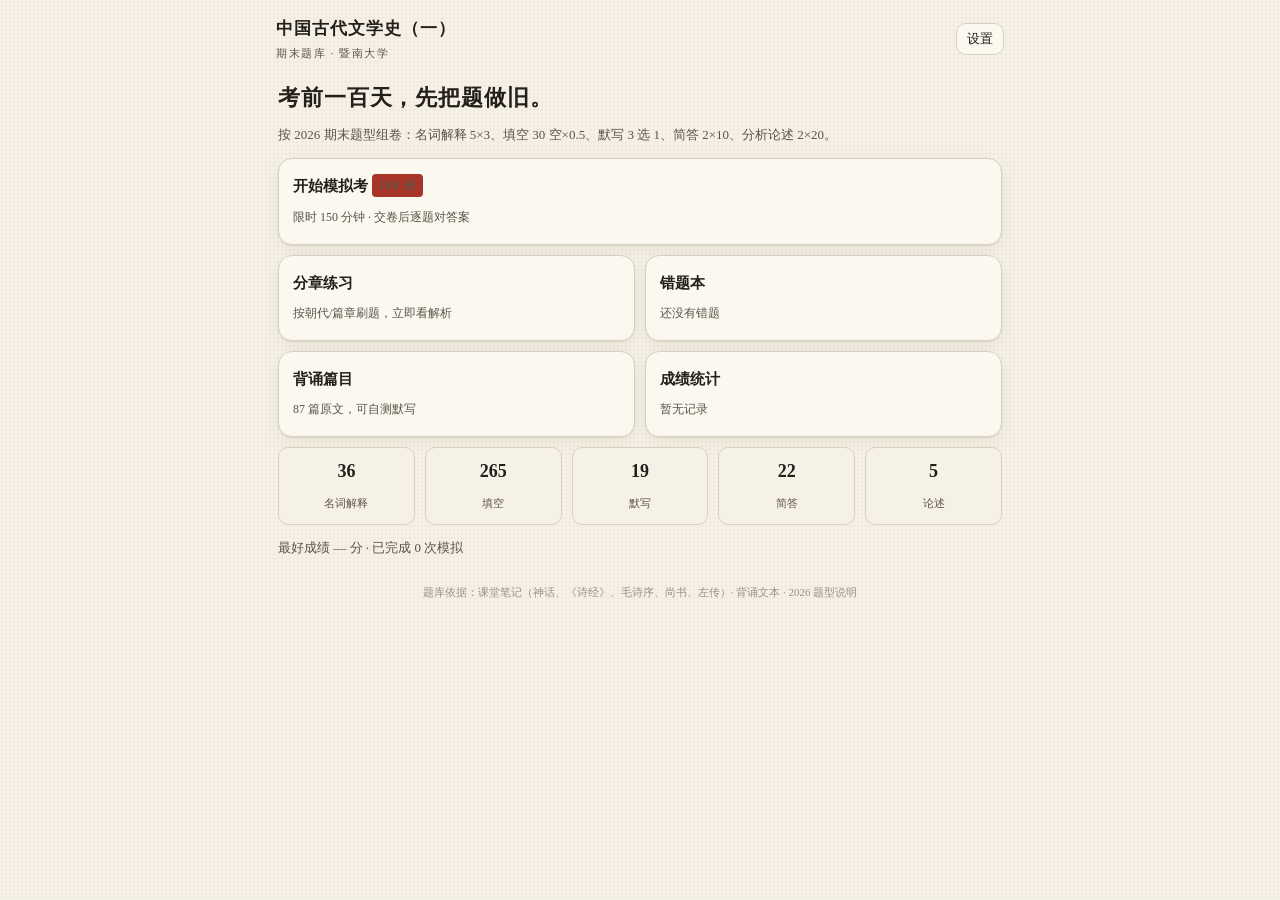
==== index.html @ 89b0d922 "题库上线：中国古代文学史（一）期末题库静态站点" ====
<!doctype html>
<html lang="zh-CN">
<head>
<meta charset="utf-8">
<meta name="viewport" content="width=device-width,initial-scale=1,viewport-fit=cover">
<title>中国古代文学史（一）· 题库</title>
<meta name="theme-color" content="#f6f1e6">
<meta name="description" content="中国古代文学史（一）期末模拟题库：按题型组卷、自动判分、错题本、背诵篇目。">
<link rel="manifest" href="manifest.webmanifest">
<link rel="apple-touch-icon" href="assets/icon.svg">
<link rel="stylesheet" href="assets/style.css">
</head>
<body>
<div id="app"></div>
<div id="toast" class="toast"></div>
<script src="data/t2s.js"></script>
<script src="data/texts.js"></script>
<script src="data/fills.js"></script>
<script src="data/recites.js"></script>
<script src="data/terms.js"></script>
<script src="data/shorts.js"></script>
<script src="data/essays.js"></script>
<script src="assets/core.js"></script>
<script src="assets/exam.js"></script>
<script>if('serviceWorker' in navigator){addEventListener('load',()=>navigator.serviceWorker.register('sw.js').catch(()=>{}))}</script>
</body>
</html>
---- assets/style.css ----
:root{
  --paper:#f6f1e6;
  --paper2:#fbf8f0;
  --ink:#241f1a;
  --ink2:#5b5348;
  --line:#d9cfbd;
  --red:#a8352a;
  --red2:#c9503f;
  --green:#3f6b52;
  --blue:#38566e;
  --gold:#8a6a2f;
  --shadow:0 1px 2px rgba(60,45,20,.08),0 6px 18px rgba(60,45,20,.06);
  --r:14px;
}
*{box-sizing:border-box;-webkit-tap-highlight-color:transparent}
html,body{margin:0;padding:0}
body{
  background:var(--paper);
  color:var(--ink);
  font:16px/1.75 "Noto Serif SC","Songti SC","Source Han Serif SC",STSong,SimSun,serif;
  padding-bottom:env(safe-area-inset-bottom);
}
body::before{
  content:"";position:fixed;inset:0;pointer-events:none;z-index:0;
  background-image:radial-gradient(rgba(120,95,60,.05) 1px,transparent 1px);
  background-size:4px 4px;
}
#app{position:relative;z-index:1;max-width:760px;margin:0 auto;padding:0 14px 40px}
a{color:var(--blue)}
button{font-family:inherit}

/* header */
.top{display:flex;align-items:center;gap:10px;padding:14px 2px 8px}
.brand{font-size:17px;font-weight:700;letter-spacing:.06em}
.brand small{display:block;font-weight:400;font-size:11px;color:var(--ink2);letter-spacing:.14em}
.top .sp{flex:1}
.iconbtn{border:1px solid var(--line);background:var(--paper2);color:var(--ink);border-radius:10px;padding:6px 10px;font-size:13px;cursor:pointer}

/* cards */
.card{background:var(--paper2);border:1px solid var(--line);border-radius:var(--r);padding:16px;margin:12px 0;box-shadow:var(--shadow)}
.card h3{margin:0 0 8px;font-size:15px;letter-spacing:.04em}
.muted{color:var(--ink2);font-size:13px}
.tiny{font-size:12px;color:var(--ink2)}
.seal{display:inline-block;background:var(--red);color:#fff;border-radius:4px;padding:1px 6px;font-size:11px;letter-spacing:.1em;vertical-align:2px}

/* home */
.hero{padding:8px 4px 2px}
.hero h1{font-size:22px;margin:0 0 6px;letter-spacing:.04em}
.hero p{margin:0;color:var(--ink2);font-size:13px}
.grid{display:grid;grid-template-columns:1fr 1fr;gap:10px;margin-top:12px}
.tile{background:var(--paper2);border:1px solid var(--line);border-radius:var(--r);padding:14px;cursor:pointer;box-shadow:var(--shadow);transition:transform .12s}
.tile:active{transform:scale(.98)}
.tile b{display:block;font-size:15px;margin-bottom:2px}
.tile span{font-size:12px;color:var(--ink2)}
.tile.wide{grid-column:1/-1}
.tile .big{font-size:22px;color:var(--red);font-weight:700}
.statrow{display:flex;gap:10px;margin-top:10px}
.statrow>div{flex:1;background:var(--paper);border:1px solid var(--line);border-radius:10px;padding:8px;text-align:center}
.statrow b{display:block;font-size:18px}
.statrow span{font-size:11px;color:var(--ink2)}

/* exam */
.exambar{position:sticky;top:0;z-index:20;background:rgba(246,241,230,.94);backdrop-filter:blur(6px);border-bottom:1px solid var(--line);margin:0 -14px 10px;padding:8px 14px}
.exambar .row{display:flex;align-items:center;gap:10px}
.timer{font-variant-numeric:tabular-nums;font-weight:700;color:var(--red)}
.timer.warn{animation:blink 1s infinite}
@keyframes blink{50%{opacity:.35}}
.progress{height:4px;background:var(--line);border-radius:4px;overflow:hidden;margin-top:8px}
.progress i{display:block;height:100%;background:var(--red);width:0;transition:width .3s}
.section{margin:18px 0 6px;border-top:2px solid var(--ink);padding-top:10px}
.section h2{font-size:16px;margin:0 0 2px;letter-spacing:.06em}
.section .rule{font-size:12px;color:var(--ink2)}

.q{background:var(--paper2);border:1px solid var(--line);border-radius:12px;padding:14px;margin:10px 0}
.q .qh{display:flex;gap:8px;align-items:baseline;margin-bottom:6px}
.q .no{font-weight:700;color:var(--red);font-size:13px;white-space:nowrap}
.q .stem{font-size:15px;line-height:1.9}
.q .stem p{margin:.2em 0}
input.blank{
  border:none;border-bottom:1.5px solid var(--red);background:transparent;font:inherit;
  width:7em;text-align:center;color:var(--ink);padding:0 2px;margin:0 2px;outline:none;
}
input.blank:focus{background:#fff6f2}
textarea.ans{
  width:100%;min-height:90px;border:1px solid var(--line);border-radius:10px;background:#fff;
  font:inherit;line-height:1.9;padding:10px;resize:vertical;outline:none;
}
textarea.ans:focus{border-color:var(--red)}
textarea.ans.short{min-height:56px}
.actions{display:flex;gap:8px;flex-wrap:wrap;margin-top:8px}
.btn{border:1px solid var(--line);background:var(--paper);color:var(--ink);border-radius:10px;padding:9px 14px;font-size:14px;cursor:pointer}
.btn.primary{background:var(--red);border-color:var(--red);color:#fff}
.btn.ghost{background:transparent}
.btn.small{padding:5px 10px;font-size:12.5px}
.btn:disabled{opacity:.5}
.chips{display:flex;gap:6px;flex-wrap:wrap;margin:6px 0}
.chip{border:1px solid var(--line);border-radius:20px;padding:4px 12px;font-size:13px;background:var(--paper);cursor:pointer}
.chip.on{background:var(--ink);color:var(--paper);border-color:var(--ink)}

/* feedback */
.fb{margin-top:10px;border-radius:10px;padding:10px 12px;font-size:14px;line-height:1.8}
.fb.ok{background:#eef5ee;border:1px solid #bcd4c2}
.fb.bad{background:#fbeeea;border:1px solid #e5bdb1}
.fb.info{background:#eef2f6;border:1px solid #c4d2dc}
.fb b{letter-spacing:.02em}
.diff{line-height:2;word-break:break-all}
.diff .ok{color:var(--green)}
.diff .wrong{color:#fff;background:var(--red);border-radius:3px;padding:0 2px}
.diff .miss{color:var(--red);text-decoration:underline wavy}
.diff .extra{color:var(--blue);text-decoration:line-through}
.points{list-style:none;padding:0;margin:6px 0}
.points li{display:flex;gap:8px;align-items:flex-start;padding:6px 0;border-top:1px dashed var(--line);font-size:14px}
.points li:first-child{border-top:none}
.points input{margin-top:7px;width:18px;height:18px;accent-color:var(--red)}
.points .w{margin-left:auto;color:var(--ink2);font-size:12px;white-space:nowrap}
.answer{border-left:3px solid var(--gold);background:#fdfaf2;padding:8px 12px;margin:8px 0;font-size:14px;line-height:1.9;white-space:pre-wrap}
details summary{cursor:pointer;font-size:13px;color:var(--blue);margin:6px 0}
details[open] summary{margin-bottom:4px}

/* punctuation */
.material{font-size:17px;line-height:2.4;letter-spacing:.02em}
.material .clause{white-space:pre-wrap}
.punct{
  display:inline-block;min-width:1.2em;border-bottom:1.5px solid var(--red);
  text-align:center;color:var(--red);font-weight:700;cursor:pointer;margin:0 1px;
}
.punct.empty{border-bottom-style:dashed;color:#c9bfae}
.pal{display:flex;gap:4px;flex-wrap:wrap;margin:4px 0 10px}
.pal button{border:1px solid var(--line);background:#fff;border-radius:6px;padding:3px 8px;font-size:14px;cursor:pointer}

/* result */
.score{text-align:center;padding:10px 0 4px}
.score b{font-size:44px;color:var(--red);line-height:1}
.score span{color:var(--ink2);font-size:13px}
table.bt{width:100%;border-collapse:collapse;font-size:13.5px;margin-top:6px}
table.bt th,table.bt td{padding:6px 4px;border-bottom:1px solid var(--line);text-align:left}
table.bt th{color:var(--ink2);font-weight:400;font-size:12px}
.badge{display:inline-block;border-radius:4px;padding:0 5px;font-size:11px;border:1px solid currentColor}
.badge.g{color:var(--green)}
.badge.r{color:var(--red)}
.badge.y{color:var(--gold)}

/* texts */
.search{width:100%;border:1px solid var(--line);border-radius:10px;padding:9px 12px;font:inherit;background:#fff;outline:none}
.titem{border-bottom:1px solid var(--line);padding:10px 2px;cursor:pointer}
.titem b{font-size:15px}
.titem .meta{font-size:12px;color:var(--ink2);margin-left:6px}
.tbody{white-space:pre-wrap;font-size:15px;line-height:2;padding:6px 2px 12px;color:var(--ink)}

/* misc */
.empty{text-align:center;color:var(--ink2);padding:40px 0;font-size:14px}
.foot{text-align:center;font-size:11px;color:#9a9080;padding:22px 0 8px}
.bar{display:flex;gap:8px;flex-wrap:wrap;align-items:center}
.bar .sp{flex:1}
select{font:inherit;padding:6px 8px;border-radius:8px;border:1px solid var(--line);background:#fff}
.toast{position:fixed;left:50%;bottom:24px;transform:translateX(-50%);background:rgba(36,31,26,.92);color:#fff;padding:10px 16px;border-radius:22px;font-size:13px;z-index:99;opacity:0;transition:opacity .2s;pointer-events:none}
.toast.on{opacity:1}
@media (max-width:420px){
  .grid{grid-template-columns:1fr 1fr}
  .score b{font-size:38px}
}
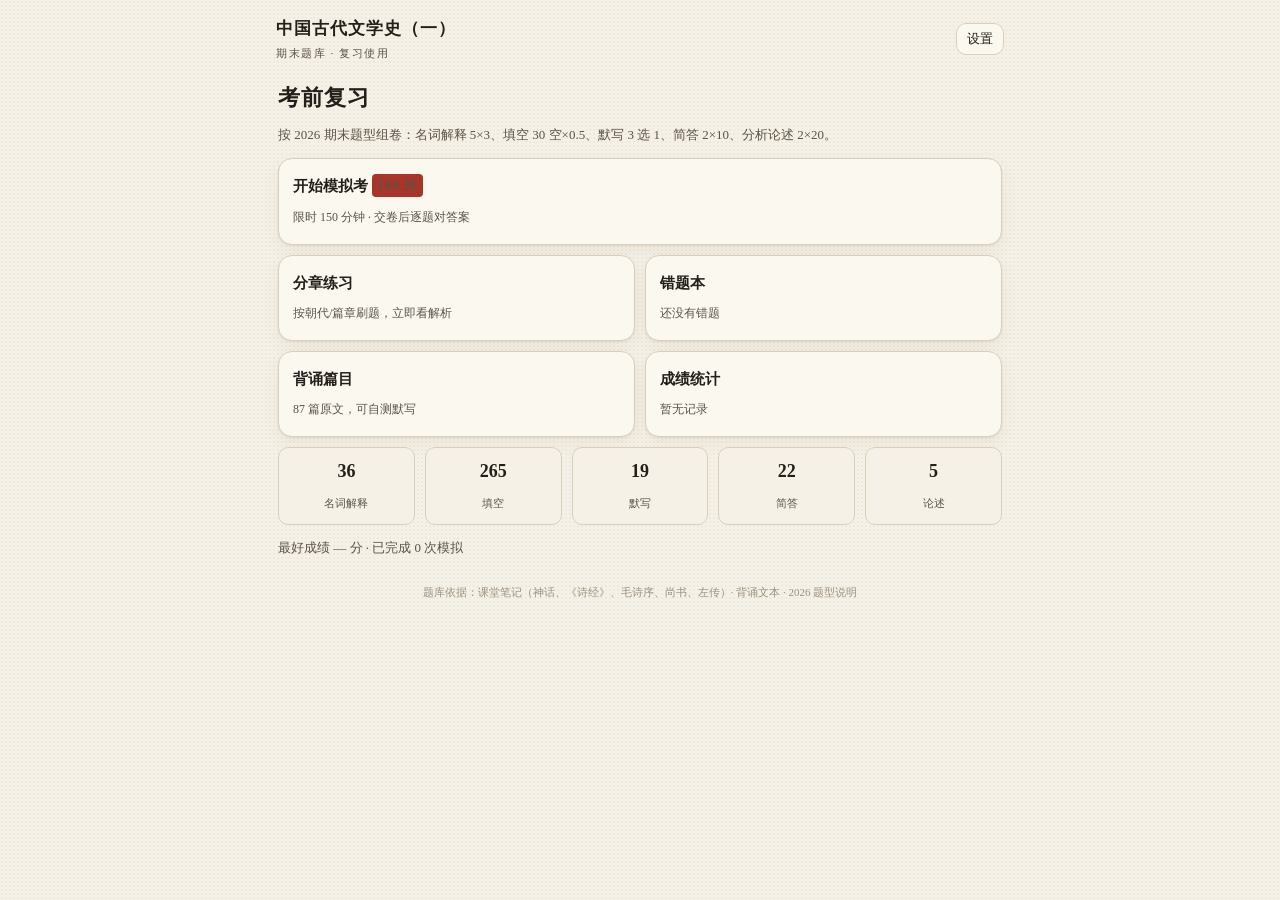
==== commit 7b66deb6: "界面：每页左上角加返回键，改首页文案，修复深链接首屏落到首页" ====
--- a/index.html
+++ b/index.html
@@ -22,6 +22,6 @@
 <script src="data/essays.js"></script>
 <script src="assets/core.js"></script>
 <script src="assets/exam.js"></script>
-<script>if('serviceWorker' in navigator){addEventListener('load',()=>navigator.serviceWorker.register('sw.js').catch(()=>{}))}</script>
+<script>if('serviceWorker' in navigator){addEventListener('load',()=>navigator.serviceWorker.register('sw.js',{updateViaCache:'none'}).catch(()=>{}))}</script>
 </body>
 </html>
--- a/assets/style.css
+++ b/assets/style.css
@@ -31,10 +31,12 @@
 
 /* header */
 .top{display:flex;align-items:center;gap:10px;padding:14px 2px 8px}
-.brand{font-size:17px;font-weight:700;letter-spacing:.06em}
+.brand{font-size:17px;font-weight:700;letter-spacing:.06em;min-width:0}
 .brand small{display:block;font-weight:400;font-size:11px;color:var(--ink2);letter-spacing:.14em}
 .top .sp{flex:1}
 .iconbtn{border:1px solid var(--line);background:var(--paper2);color:var(--ink);border-radius:10px;padding:6px 10px;font-size:13px;cursor:pointer}
+.iconbtn.back{white-space:nowrap;padding:6px 9px}
+.bartitle{flex:1;min-width:0;overflow:hidden;text-overflow:ellipsis;white-space:nowrap}
 
 /* cards */
 .card{background:var(--paper2);border:1px solid var(--line);border-radius:var(--r);padding:16px;margin:12px 0;box-shadow:var(--shadow)}
